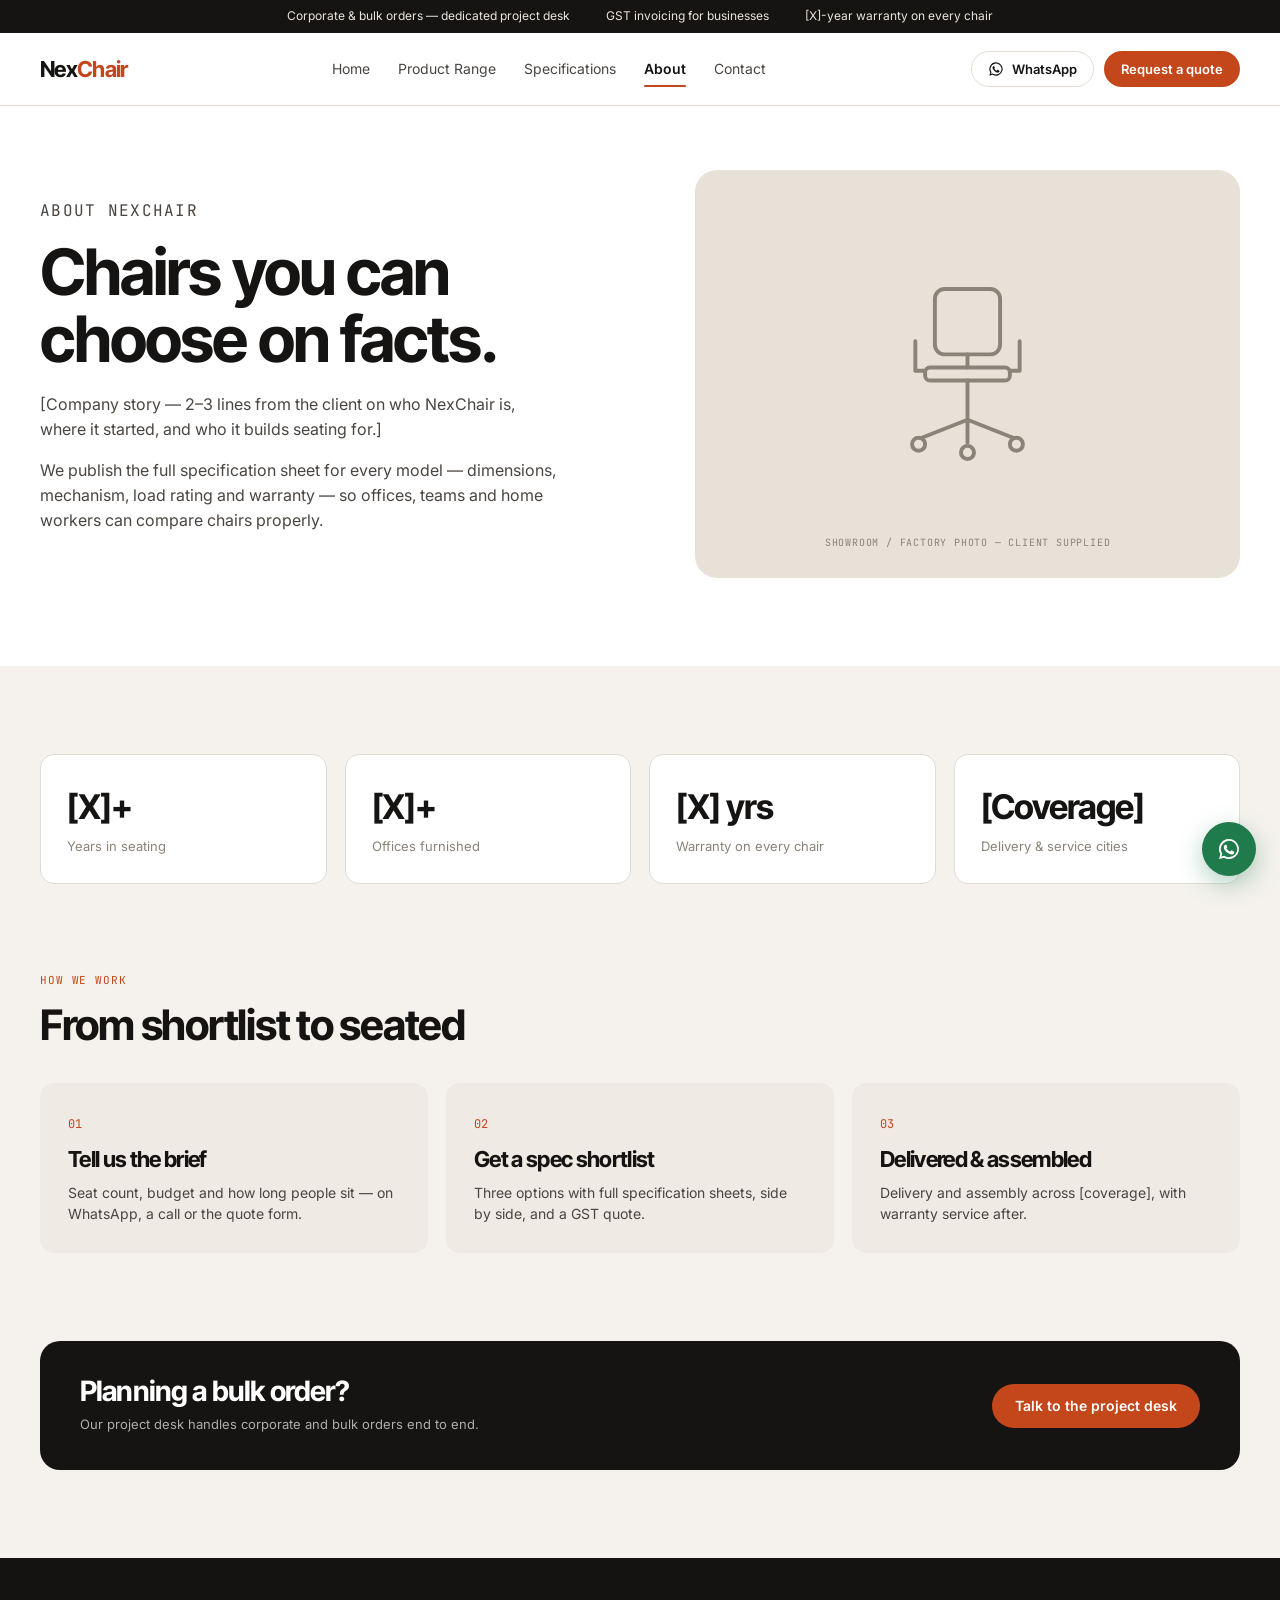
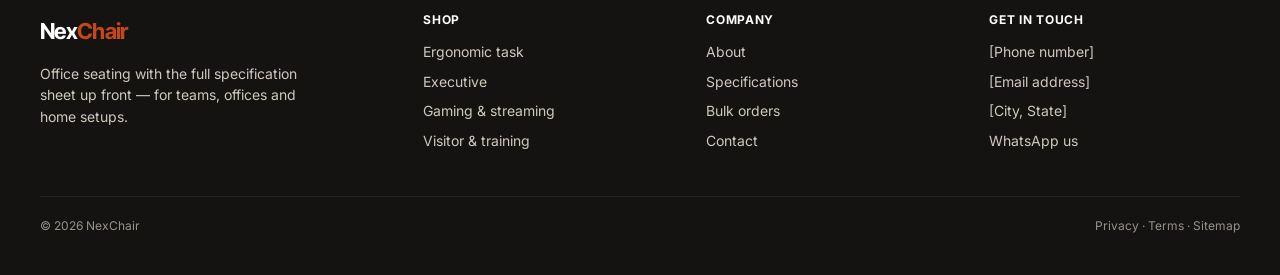
==== about.html @ 68c3f816 "initial commit" ====
<!doctype html>
<html lang="en">
<head>
<meta charset="utf-8">
<meta name="viewport" content="width=device-width, initial-scale=1">
<title>About | NexChair</title>
<meta name="description" content="About NexChair.">
<meta name="robots" content="noindex">
<link rel="icon" href="assets/favicon.svg" type="image/svg+xml">
<link rel="preconnect" href="https://fonts.googleapis.com">
<link rel="preconnect" href="https://fonts.gstatic.com" crossorigin>
<link href="https://fonts.googleapis.com/css2?family=Inter:wght@400;500;600;700&family=Inter+Tight:wght@500;600;700&family=JetBrains+Mono:wght@400;500&display=swap" rel="stylesheet">
<link rel="stylesheet" href="assets/styles.css">
</head>
<body>
<div class="topbar"><div class="wrap">
  <span>Corporate &amp; bulk orders — dedicated project desk</span>
  <span>GST invoicing for businesses</span>
  <span>[X]-year warranty on every chair</span>
</div></div>
<header class="site-header">
  <div class="wrap">
    <a href="index.html" class="logo">Nex<span>Chair</span></a>
    <nav class="nav">
      <a href="index.html">Home</a>
      <a href="range.html">Product Range</a>
      <a href="specifications.html">Specifications</a>
      <a href="about.html" class="active">About</a>
      <a href="contact.html">Contact</a>
    </nav>
    <div class="header-cta">
      <a href="#" class="btn btn-outline btn-sm" data-wa><svg viewBox="0 0 24 24" fill="currentColor" aria-hidden="true"><path d="M12 2a10 10 0 0 0-8.6 15.1L2 22l5-1.3A10 10 0 1 0 12 2Zm0 18.2a8.2 8.2 0 0 1-4.2-1.2l-.3-.2-3 .8.8-2.9-.2-.3A8.2 8.2 0 1 1 12 20.2Zm4.5-6.1c-.2-.1-1.5-.7-1.7-.8-.2-.1-.4-.1-.6.1l-.8 1c-.1.2-.3.2-.5.1a6.7 6.7 0 0 1-3.3-2.9c-.3-.4.2-.4.7-1.3.1-.2 0-.3 0-.4l-.8-1.8c-.2-.5-.4-.4-.6-.4h-.5a1 1 0 0 0-.7.3 3 3 0 0 0-.9 2.2c0 1.3.9 2.5 1 2.7.1.2 1.8 2.8 4.4 3.9 1.6.7 2.3.8 3.1.6.5-.1 1.5-.6 1.7-1.2.2-.6.2-1.1.2-1.2-.1-.1-.3-.2-.5-.3Z"/></svg> WhatsApp</a>
      <a href="contact.html" class="btn btn-accent btn-sm">Request a quote</a>
    </div>
    <button class="menu-btn" aria-label="Menu"><svg width="18" height="18" viewBox="0 0 24 24" fill="none" stroke="currentColor" stroke-width="2"><path d="M3 6h18M3 12h18M3 18h18"/></svg></button>
  </div>
</header>
<main>
  <section class="block" style="background:var(--surface);padding-top:64px">
    <div class="wrap about-hero">
      <div>
        <p class="eyebrow">About NexChair</p>
        <h1>Chairs you can choose on facts.</h1>
        <p>[Company story — 2–3 lines from the client on who NexChair is, where it started, and who it builds seating for.]</p>
        <p>We publish the full specification sheet for every model — dimensions, mechanism, load rating and warranty — so offices, teams and home workers can compare chairs properly.</p>
      </div>
      <div class="hero-visual" style="aspect-ratio:4/3">
        <img class="chair" src="assets/chair.svg" alt="" style="width:30%">
        <span class="caption" style="bottom:28px">Showroom / factory photo — client supplied</span>
      </div>
    </div>
  </section>

  <section class="block">
    <div class="wrap">
      <div class="stat-grid">
        <div class="stat"><strong>[X]+</strong><span>Years in seating</span></div>
        <div class="stat"><strong>[X]+</strong><span>Offices furnished</span></div>
        <div class="stat"><strong>[X] yrs</strong><span>Warranty on every chair</span></div>
        <div class="stat"><strong>[Coverage]</strong><span>Delivery &amp; service cities</span></div>
      </div>
    </div>
  </section>

  <section class="block" style="padding-top:0">
    <div class="wrap">
      <p class="eyebrow">How we work</p>
      <div class="block-head"><h2>From shortlist to seated</h2></div>
      <div class="steps">
        <div class="step"><span class="num">01</span><h3>Tell us the brief</h3><p>Seat count, budget and how long people sit — on WhatsApp, a call or the quote form.</p></div>
        <div class="step"><span class="num">02</span><h3>Get a spec shortlist</h3><p>Three options with full specification sheets, side by side, and a GST quote.</p></div>
        <div class="step"><span class="num">03</span><h3>Delivered &amp; assembled</h3><p>Delivery and assembly across [coverage], with warranty service after.</p></div>
      </div>
    </div>
  </section>

  <section class="wrap">
    <div class="cta-band">
      <div><h2>Planning a bulk order?</h2><p>Our project desk handles corporate and bulk orders end to end.</p></div>
      <a href="contact.html" class="btn btn-accent">Talk to the project desk</a>
    </div>
  </section>
</main>
<footer class="site-footer">
  <div class="wrap">
    <div class="foot-grid">
      <div>
        <a href="index.html" class="logo">Nex<span>Chair</span></a>
        <p style="font-size:14px;max-width:280px;margin-top:14px">Office seating with the full specification sheet up front — for teams, offices and home setups.</p>
      </div>
      <div><h4>Shop</h4><ul>
        <li><a href="range.html?cat=ergonomic">Ergonomic task</a></li>
        <li><a href="range.html?cat=executive">Executive</a></li>
        <li><a href="range.html?cat=gaming">Gaming &amp; streaming</a></li>
        <li><a href="range.html?cat=visitor">Visitor &amp; training</a></li>
      </ul></div>
      <div><h4>Company</h4><ul>
        <li><a href="about.html">About</a></li>
        <li><a href="specifications.html">Specifications</a></li>
        <li><a href="contact.html">Bulk orders</a></li>
        <li><a href="contact.html">Contact</a></li>
      </ul></div>
      <div><h4>Get in touch</h4><ul>
        <li>[Phone number]</li>
        <li>[Email address]</li>
        <li>[City, State]</li>
        <li><a href="#" data-wa>WhatsApp us</a></li>
      </ul></div>
    </div>
    <div class="foot-bottom"><span>© 2026 NexChair</span><span>Privacy · Terms · Sitemap</span></div>
  </div>
</footer>
<a href="#" class="wa-float" data-wa aria-label="Chat on WhatsApp"><svg viewBox="0 0 24 24" fill="currentColor" aria-hidden="true"><path d="M12 2a10 10 0 0 0-8.6 15.1L2 22l5-1.3A10 10 0 1 0 12 2Zm0 18.2a8.2 8.2 0 0 1-4.2-1.2l-.3-.2-3 .8.8-2.9-.2-.3A8.2 8.2 0 1 1 12 20.2Zm4.5-6.1c-.2-.1-1.5-.7-1.7-.8-.2-.1-.4-.1-.6.1l-.8 1c-.1.2-.3.2-.5.1a6.7 6.7 0 0 1-3.3-2.9c-.3-.4.2-.4.7-1.3.1-.2 0-.3 0-.4l-.8-1.8c-.2-.5-.4-.4-.6-.4h-.5a1 1 0 0 0-.7.3 3 3 0 0 0-.9 2.2c0 1.3.9 2.5 1 2.7.1.2 1.8 2.8 4.4 3.9 1.6.7 2.3.8 3.1.6.5-.1 1.5-.6 1.7-1.2.2-.6.2-1.1.2-1.2-.1-.1-.3-.2-.5-.3Z"/></svg></a>
<script src="assets/main.js"></script>
</body>
</html>
---- assets/styles.css ----
/* NexChair — static prototype styles */
:root {
  --bg: #f5f2ed;
  --surface: #ffffff;
  --card: #efeae3;
  --panel: #e8e1d7;
  --ink: #161412;
  --ink-2: #4a4540;
  --muted: #8c8378;
  --line: #e2dcd3;
  --accent: #c4471b;
  --accent-ink: #ffffff;
  --wa: #1f7a4c;
  --dark: #151311;
  --radius: 14px;
  --radius-sm: 8px;
  --wrap: 1248px;
  --font-head: "Inter Tight", "Inter", system-ui, sans-serif;
  --font-body: "Inter", system-ui, sans-serif;
  --font-mono: "JetBrains Mono", ui-monospace, monospace;
}

* { box-sizing: border-box; }
html { scroll-behavior: smooth; }
body {
  margin: 0;
  background: var(--bg);
  color: var(--ink);
  font-family: var(--font-body);
  font-size: 15px;
  line-height: 1.55;
  -webkit-font-smoothing: antialiased;
}
img { max-width: 100%; display: block; }
a { color: inherit; text-decoration: none; }
button, input, select, textarea { font: inherit; color: inherit; }
h1, h2, h3, h4 { font-family: var(--font-head); letter-spacing: -0.03em; margin: 0; line-height: 1.05; }

.wrap { max-width: var(--wrap); margin: 0 auto; padding: 0 24px; }
.eyebrow {
  font-family: var(--font-mono);
  font-size: 11px;
  letter-spacing: 0.08em;
  text-transform: uppercase;
  color: var(--accent);
  margin: 0 0 14px;
}
.mono { font-family: var(--font-mono); }
.link-u { text-decoration: underline; text-underline-offset: 3px; font-weight: 600; font-size: 13px; }
.muted { color: var(--muted); }

/* Buttons */
.btn {
  display: inline-flex; align-items: center; justify-content: center; gap: 8px;
  height: 44px; padding: 0 22px; border-radius: 999px;
  font-weight: 600; font-size: 14px; border: 1px solid transparent;
  cursor: pointer; transition: transform .15s ease, background .15s ease, opacity .15s;
  white-space: nowrap;
}
.btn:hover { transform: translateY(-1px); }
.btn-dark { background: var(--ink); color: #fff; }
.btn-accent { background: var(--accent); color: var(--accent-ink); }
.btn-wa { background: var(--wa); color: #fff; }
.btn-outline { background: var(--surface); border-color: var(--line); color: var(--ink); }
.btn-outline-wa { background: var(--surface); border-color: #cfe3d6; color: var(--wa); }
.btn-sm { height: 36px; padding: 0 16px; font-size: 13px; }
.btn-block { width: 100%; }
.btn svg { width: 16px; height: 16px; }

/* Announcement bar */
.topbar { background: var(--ink); color: #e9e4dc; font-size: 12px; }
.topbar .wrap { display: flex; justify-content: center; gap: 36px; padding-top: 7px; padding-bottom: 7px; flex-wrap: wrap; }

/* Header */
.site-header { background: var(--surface); border-bottom: 1px solid var(--line); position: sticky; top: 0; z-index: 50; }
.site-header .wrap { display: flex; align-items: center; gap: 32px; height: 72px; }
.logo { font-family: var(--font-head); font-weight: 700; font-size: 22px; letter-spacing: -0.03em; }
.logo span { color: var(--accent); }
.nav { display: flex; gap: 28px; margin: 0 auto; }
.nav a { font-size: 14px; color: var(--ink-2); padding: 6px 0; position: relative; }
.nav a:hover { color: var(--ink); }
.nav a.active { color: var(--ink); font-weight: 600; }
.nav a.active::after { content: ""; position: absolute; left: 0; right: 0; bottom: -2px; height: 2px; background: var(--accent); border-radius: 2px; }
.header-cta { display: flex; gap: 10px; }
.menu-btn { display: none; background: none; border: 1px solid var(--line); border-radius: 10px; width: 42px; height: 42px; cursor: pointer; }

/* Hero */
.hero { padding: 72px 0 80px; background: var(--surface); }
.hero .wrap { display: grid; grid-template-columns: 1.05fr 1fr; gap: 56px; align-items: center; }
.hero h1 { font-size: clamp(44px, 6vw, 76px); font-weight: 700; margin-bottom: 26px; }
.hero p.lead { max-width: 470px; color: var(--ink-2); font-size: 16px; margin: 0 0 28px; }
.hero-actions { display: flex; gap: 12px; flex-wrap: wrap; }
.hero-stats { display: flex; gap: 40px; margin-top: 44px; padding-top: 26px; border-top: 1px solid var(--line); flex-wrap: wrap; }
.hero-stats strong { display: block; font-family: var(--font-head); font-size: 22px; letter-spacing: -0.02em; }
.hero-stats span { font-size: 12px; color: var(--muted); }
.hero-visual {
  background: var(--panel); border-radius: 22px; aspect-ratio: 1 / 1.02;
  position: relative; display: flex; align-items: center; justify-content: center; overflow: hidden;
}
.hero-visual .chair { width: 44%; }
.hero-visual .caption { position: absolute; bottom: 118px; left: 0; right: 0; text-align: center; font-family: var(--font-mono); font-size: 10px; letter-spacing: .08em; color: var(--muted); text-transform: uppercase; }
.pin {
  position: absolute; background: #fff; border-radius: 999px; padding: 7px 14px 7px 12px;
  font-size: 12px; font-weight: 500; box-shadow: 0 4px 14px rgba(0,0,0,.06);
  display: flex; align-items: center; gap: 8px;
}
.pin::before { content: ""; width: 7px; height: 7px; border-radius: 50%; background: var(--accent); }
.hero-price {
  position: absolute; left: 24px; right: 24px; bottom: 24px;
  background: var(--ink); color: #fff; border-radius: 14px; padding: 16px 22px;
  display: flex; justify-content: space-between; align-items: center; gap: 12px;
}
.hero-price small { display: block; font-family: var(--font-mono); font-size: 10px; letter-spacing: .08em; opacity: .6; text-transform: uppercase; }
.hero-price b { font-size: 15px; }
.hero-price a { font-weight: 700; font-size: 14px; }

/* Sections */
section.block { padding: 88px 0; }
.block-head { display: flex; justify-content: space-between; align-items: flex-end; gap: 20px; margin-bottom: 36px; }
.block-head h2 { font-size: clamp(30px, 3.4vw, 42px); font-weight: 700; }

/* Category grid */
.cat-grid { display: grid; grid-template-columns: repeat(3, 1fr); gap: 18px; }
.cat-card {
  background: var(--card); border-radius: var(--radius); padding: 20px 22px 24px; min-height: 250px;
  display: flex; flex-direction: column; transition: background .2s, transform .2s;
}
.cat-card:hover { background: #e7e0d6; transform: translateY(-2px); }
.cat-card .top { display: flex; justify-content: space-between; font-size: 11px; color: var(--muted); font-family: var(--font-mono); }
.cat-card img { width: 72px; margin: 22px auto 26px; }
.cat-card h3 { font-size: 22px; font-weight: 600; margin-top: auto; }
.cat-card p { margin: 6px 0 0; font-size: 13px; color: var(--muted); }

/* Spec finder */
.finder {
  background: var(--ink); color: #fff; border-radius: 20px; padding: 30px 32px;
  display: grid; grid-template-columns: 1.1fr repeat(3, 1fr) auto; gap: 20px; align-items: end;
}
.finder h3 { font-size: 22px; line-height: 1.15; }
.finder h3 + p { font-size: 12px; opacity: .6; margin: 6px 0 0; }
.finder label { display: block; font-size: 11px; opacity: .7; margin-bottom: 8px; }
.finder select {
  width: 100%; height: 44px; border-radius: 10px; border: 1px solid #36322e; background: #221f1c; color: #fff; padding: 0 12px;
}

/* Product cards */
.prod-grid { display: grid; grid-template-columns: repeat(4, 1fr); gap: 18px; }
.prod-card { background: var(--surface); border: 1px solid var(--line); border-radius: var(--radius); overflow: hidden; display: flex; flex-direction: column; }
.prod-media { background: var(--card); aspect-ratio: 1 / 0.9; position: relative; display: flex; align-items: center; justify-content: center; }
.prod-media img { width: 32%; }
.tag { position: absolute; top: 14px; left: 14px; background: #fff; border-radius: 999px; padding: 4px 11px; font-size: 11px; font-weight: 600; }
.compare-chk { position: absolute; top: 12px; right: 12px; background: #fff; border-radius: 8px; padding: 4px 10px; font-size: 11px; display: flex; gap: 6px; align-items: center; cursor: pointer; user-select: none; }
.compare-chk input { accent-color: var(--accent); margin: 0; }
.prod-body { padding: 18px 18px 18px; display: flex; flex-direction: column; flex: 1; }
.prod-code { font-family: var(--font-mono); font-size: 10px; color: var(--muted); letter-spacing: .06em; }
.prod-body h3 { font-size: 19px; font-weight: 600; margin: 4px 0 12px; }
.chips { display: flex; flex-wrap: wrap; gap: 6px; margin-bottom: 18px; }
.chip { background: var(--card); border-radius: 6px; font-size: 11px; padding: 3px 8px; color: var(--ink-2); }
.price-row { display: flex; justify-content: space-between; align-items: center; margin: auto 0 14px; font-weight: 700; font-size: 14px; }
.price-row a { font-size: 12px; text-decoration: underline; text-underline-offset: 3px; font-weight: 600; }
.spec-mini { display: grid; grid-template-columns: repeat(3, 1fr); background: var(--bg); border-radius: 8px; padding: 8px 12px; margin-bottom: 16px; font-size: 12px; }
.spec-mini small { display: block; font-size: 10px; color: var(--muted); }
.btn-pair { display: grid; grid-template-columns: 1fr 1fr; gap: 8px; }
.carousel-nav { display: flex; gap: 8px; }
.round-btn { width: 40px; height: 40px; border-radius: 50%; border: 1px solid var(--line); background: #fff; cursor: pointer; display: flex; align-items: center; justify-content: center; }
.round-btn.dark { background: var(--ink); color: #fff; border-color: var(--ink); }
.carousel { display: grid; grid-auto-flow: column; grid-auto-columns: calc((100% - 54px) / 4); gap: 18px; overflow-x: auto; scroll-snap-type: x mandatory; scrollbar-width: none; }
.carousel::-webkit-scrollbar { display: none; }
.carousel > * { scroll-snap-align: start; }
.added { background: var(--ink) !important; color: #fff !important; border-color: var(--ink) !important; }

/* CTA band */
.cta-band { background: var(--ink); color: #fff; border-radius: 20px; padding: 36px 40px; display: flex; justify-content: space-between; align-items: center; gap: 24px; flex-wrap: wrap; }
.cta-band h2 { font-size: 28px; }
.cta-band p { margin: 8px 0 0; font-size: 13px; opacity: .65; }

/* Footer */
.site-footer { background: var(--dark); color: #cfc8be; margin-top: 88px; }
.site-footer .wrap { padding-top: 56px; padding-bottom: 40px; }
.foot-grid { display: grid; grid-template-columns: 1.4fr 1fr 1fr 1fr; gap: 32px; }
.site-footer .logo { color: #fff; }
.site-footer h4 { font-family: var(--font-body); font-size: 12px; letter-spacing: .06em; text-transform: uppercase; color: #fff; margin-bottom: 14px; }
.site-footer ul { list-style: none; margin: 0; padding: 0; display: grid; gap: 8px; font-size: 14px; }
.site-footer a:hover { color: #fff; }
.foot-bottom { border-top: 1px solid #2c2926; margin-top: 44px; padding-top: 20px; display: flex; justify-content: space-between; font-size: 12px; opacity: .7; flex-wrap: wrap; gap: 10px; }

/* Floating WhatsApp */
.wa-float { position: fixed; right: 24px; bottom: 24px; width: 54px; height: 54px; border-radius: 50%; background: var(--wa); color: #fff; display: flex; align-items: center; justify-content: center; box-shadow: 0 8px 24px rgba(31,122,76,.35); z-index: 60; }
.wa-float svg { width: 24px; height: 24px; }

/* Page head */
.page-head { padding: 36px 0 30px; }
.crumbs { font-size: 12px; color: var(--muted); margin-bottom: 18px; }
.crumbs a { text-decoration: underline; text-underline-offset: 2px; }
.page-head-row { display: flex; justify-content: space-between; align-items: flex-end; gap: 24px; flex-wrap: wrap; }
.page-head h1 { font-size: clamp(40px, 5vw, 60px); font-weight: 700; }
.page-head p.sub { max-width: 340px; font-size: 13px; color: var(--ink-2); margin: 0; }

/* Range page */
.pills { display: flex; gap: 8px; flex-wrap: wrap; margin-top: 28px; }
.pill { height: 36px; padding: 0 16px; border-radius: 999px; border: 1px solid var(--line); background: #fff; font-size: 13px; cursor: pointer; }
.pill.active { background: var(--ink); color: #fff; border-color: var(--ink); }
.range-layout { display: grid; grid-template-columns: 250px 1fr; gap: 24px; align-items: start; }
.filters { background: #fff; border: 1px solid var(--line); border-radius: var(--radius); padding: 20px; position: sticky; top: 92px; }
.filters-head { display: flex; justify-content: space-between; align-items: center; margin-bottom: 18px; }
.filters-head b { font-size: 15px; }
.filters-head button { background: none; border: 0; color: var(--accent); font-size: 12px; font-weight: 600; cursor: pointer; }
.fgroup { border-top: 1px solid var(--line); padding: 14px 0; }
.fgroup:first-of-type { border-top: 0; padding-top: 0; }
.fgroup h5 { font-family: var(--font-mono); font-size: 10px; letter-spacing: .08em; text-transform: uppercase; color: var(--muted); margin: 0 0 10px; font-weight: 500; }
.fgroup label { display: flex; align-items: center; gap: 10px; font-size: 13px; padding: 4px 0; cursor: pointer; }
.fgroup input[type=checkbox], .fgroup input[type=radio] { accent-color: var(--accent); width: 15px; height: 15px; margin: 0; }
.range-track { height: 4px; background: var(--line); border-radius: 4px; position: relative; margin: 6px 0 14px; }
.range-track::after { content: ""; position: absolute; left: 18%; right: 14%; top: 0; bottom: 0; background: var(--accent); border-radius: 4px; }
.minmax { display: grid; grid-template-columns: 1fr 1fr; gap: 8px; }
.minmax label { display: block; font-size: 10px; color: var(--muted); padding: 0; }
.minmax input { width: 100%; height: 36px; border: 1px solid var(--line); border-radius: 8px; padding: 0 10px; font-size: 12px; margin-top: 4px; }
.swatches { display: flex; gap: 10px; }
.swatch { width: 24px; height: 24px; border-radius: 50%; border: 2px solid #fff; box-shadow: 0 0 0 1px var(--line); cursor: pointer; }
.swatch.on { box-shadow: 0 0 0 2px var(--ink); }
.toolbar { display: flex; justify-content: space-between; align-items: center; gap: 12px; margin-bottom: 16px; flex-wrap: wrap; }
.toolbar-left { display: flex; align-items: center; gap: 8px; flex-wrap: wrap; font-size: 13px; }
.active-chip { background: #fff; border: 1px solid var(--line); border-radius: 999px; padding: 3px 10px; font-size: 12px; cursor: pointer; }
.toolbar-right { display: flex; align-items: center; gap: 10px; font-size: 12px; color: var(--muted); }
.toolbar select { height: 36px; border: 1px solid var(--line); border-radius: 8px; background: #fff; padding: 0 10px; font-size: 13px; color: var(--ink); }
.range-grid { display: grid; grid-template-columns: repeat(3, 1fr); gap: 18px; }
.empty { grid-column: 1 / -1; background: #fff; border: 1px dashed var(--line); border-radius: var(--radius); padding: 48px; text-align: center; color: var(--muted); }
.pager { display: flex; justify-content: center; gap: 6px; margin-top: 36px; }
.pager button { min-width: 36px; height: 36px; border-radius: 8px; border: 1px solid var(--line); background: #fff; cursor: pointer; font-size: 13px; padding: 0 12px; }
.pager button.on { background: var(--ink); color: #fff; border-color: var(--ink); }
.filter-toggle { display: none; }

/* Compare drawer */
.compare-bar { position: fixed; left: 50%; bottom: 20px; transform: translate(-50%, 140%); background: var(--ink); color: #fff; border-radius: 999px; padding: 8px 8px 8px 22px; display: flex; align-items: center; gap: 16px; font-size: 13px; z-index: 55; transition: transform .25s ease, opacity .25s; box-shadow: 0 10px 30px rgba(0,0,0,.2); opacity: 0; pointer-events: none; }
.compare-bar.show { transform: translate(-50%, 0); opacity: 1; pointer-events: auto; }

/* Specifications page */
.pdp { display: grid; grid-template-columns: 88px 1fr 1fr; gap: 24px; align-items: start; }
.thumbs { display: grid; gap: 10px; }
.thumb { aspect-ratio: 1; background: var(--card); border-radius: 10px; border: 2px solid transparent; display: flex; align-items: center; justify-content: center; cursor: pointer; }
.thumb img { width: 50%; opacity: .8; }
.thumb.on { border-color: var(--ink); }
.pdp-media { background: var(--panel); border-radius: 20px; aspect-ratio: 1; display: flex; align-items: center; justify-content: center; position: relative; }
.pdp-media img { width: 42%; }
.pdp-info h1 { font-size: 48px; font-weight: 700; margin: 8px 0 14px; }
.pdp-info .price { font-size: 22px; font-weight: 700; margin-bottom: 6px; }
.pdp-info .gst { font-size: 12px; color: var(--muted); margin-bottom: 24px; }
.keyspecs { display: grid; grid-template-columns: 1fr 1fr; gap: 10px; margin-bottom: 26px; }
.keyspecs div { background: #fff; border: 1px solid var(--line); border-radius: 10px; padding: 12px 14px; }
.keyspecs small { display: block; font-size: 11px; color: var(--muted); }
.keyspecs b { font-size: 15px; }
.pdp-actions { display: grid; gap: 10px; }
.pdp-actions .row { display: grid; grid-template-columns: 1fr 1fr; gap: 10px; }
.assure { display: flex; gap: 18px; margin-top: 22px; font-size: 12px; color: var(--ink-2); flex-wrap: wrap; }
.assure span::before { content: "✓ "; color: var(--accent); font-weight: 700; }
.tabs { display: flex; gap: 28px; border-bottom: 1px solid var(--line); margin-bottom: 36px; overflow-x: auto; }
.tabs a { padding: 14px 0; font-size: 14px; color: var(--ink-2); white-space: nowrap; border-bottom: 2px solid transparent; margin-bottom: -1px; }
.tabs a.on { color: var(--ink); font-weight: 600; border-color: var(--accent); }
.spec-split { display: grid; grid-template-columns: 1fr 1fr; gap: 24px; }
.panel { background: #fff; border: 1px solid var(--line); border-radius: var(--radius); padding: 24px; }
.dim-figure { background: var(--card); border-radius: 12px; aspect-ratio: 4 / 3; display: flex; align-items: center; justify-content: center; }
.dim-figure svg { width: 70%; height: auto; }
table.spec { width: 100%; border-collapse: collapse; font-size: 14px; }
table.spec th, table.spec td { text-align: left; padding: 12px 8px; border-bottom: 1px solid var(--line); }
table.spec th { font-weight: 500; color: var(--muted); width: 45%; }
table.spec tr:last-child td, table.spec tr:last-child th { border-bottom: 0; }
.footnote { font-size: 11px; color: var(--muted); margin-top: 12px; }
.compare-table { overflow-x: auto; background: #fff; border: 1px solid var(--line); border-radius: var(--radius); }
.compare-table table { width: 100%; border-collapse: collapse; min-width: 640px; font-size: 14px; }
.compare-table th, .compare-table td { padding: 14px 18px; border-bottom: 1px solid var(--line); text-align: left; }
.compare-table thead th { background: var(--ink); color: #fff; font-weight: 600; }
.compare-table thead th:first-child { background: #2a2623; }
.compare-table tbody th { color: var(--muted); font-weight: 500; }
.compare-table td.hl, .compare-table thead th.hl { background: #fbeee8; color: var(--ink); }
.compare-table thead th.hl { background: var(--accent); color: #fff; }

/* About */
.about-hero { display: grid; grid-template-columns: 1.1fr 1fr; gap: 56px; align-items: center; }
.about-hero h1 { font-size: clamp(40px, 5vw, 64px); font-weight: 700; margin-bottom: 20px; }
.about-hero p { color: var(--ink-2); font-size: 16px; max-width: 520px; }
.stat-grid { display: grid; grid-template-columns: repeat(4, 1fr); gap: 18px; }
.stat { background: #fff; border: 1px solid var(--line); border-radius: var(--radius); padding: 26px; }
.stat strong { font-family: var(--font-head); font-size: 34px; letter-spacing: -0.03em; display: block; }
.stat span { font-size: 13px; color: var(--muted); }
.steps { display: grid; grid-template-columns: repeat(3, 1fr); gap: 18px; }
.step { background: var(--card); border-radius: var(--radius); padding: 28px; }
.step .num { font-family: var(--font-mono); font-size: 12px; color: var(--accent); }
.step h3 { font-size: 22px; margin: 14px 0 10px; }
.step p { margin: 0; color: var(--ink-2); font-size: 14px; }

/* Contact */
.contact-grid { display: grid; grid-template-columns: 1.3fr 1fr; gap: 24px; align-items: start; }
.form { background: #fff; border: 1px solid var(--line); border-radius: var(--radius); padding: 32px; display: grid; grid-template-columns: 1fr 1fr; gap: 16px; }
.form .full { grid-column: 1 / -1; }
.form label { font-size: 12px; font-weight: 600; display: block; margin-bottom: 6px; }
.form input, .form select, .form textarea { width: 100%; border: 1px solid var(--line); border-radius: 10px; padding: 11px 12px; background: var(--bg); font-size: 14px; }
.form textarea { min-height: 120px; resize: vertical; }
.form input:focus, .form select:focus, .form textarea:focus { outline: 2px solid var(--ink); outline-offset: -1px; }
.form-done { display: none; grid-column: 1 / -1; background: #eaf4ee; color: var(--wa); padding: 14px 16px; border-radius: 10px; font-size: 14px; font-weight: 500; }
.info-card { background: var(--ink); color: #fff; border-radius: var(--radius); padding: 30px; }
.info-card h3 { font-size: 22px; margin-bottom: 18px; }
.info-card dl { margin: 0; display: grid; gap: 16px; }
.info-card dt { font-size: 11px; font-family: var(--font-mono); text-transform: uppercase; letter-spacing: .08em; opacity: .55; }
.info-card dd { margin: 2px 0 0; font-size: 15px; }

/* Responsive */
@media (max-width: 1080px) {
  .prod-grid { grid-template-columns: repeat(2, 1fr); }
  .carousel { grid-auto-columns: calc((100% - 18px) / 2); }
  .range-grid { grid-template-columns: repeat(2, 1fr); }
  .finder { grid-template-columns: 1fr 1fr; }
  .finder > div:first-child { grid-column: 1 / -1; }
  .pdp { grid-template-columns: 72px 1fr; }
  .pdp-info { grid-column: 1 / -1; }
  .stat-grid { grid-template-columns: repeat(2, 1fr); }
}
@media (max-width: 860px) {
  .nav, .header-cta { display: none; }
  .menu-btn { display: inline-flex; align-items: center; justify-content: center; margin-left: auto; }
  .site-header.open .nav { display: flex; flex-direction: column; gap: 4px; position: absolute; top: 72px; left: 0; right: 0; background: #fff; padding: 12px 24px 20px; border-bottom: 1px solid var(--line); }
  .site-header.open .nav a { padding: 10px 0; }
  .site-header.open .nav a.active::after { display: none; }
  .topbar .wrap { gap: 12px; font-size: 11px; }
  .topbar .wrap span:not(:first-child) { display: none; }
  .hero { padding: 40px 0 56px; }
  .hero .wrap, .about-hero, .contact-grid, .spec-split { grid-template-columns: 1fr; }
  .cat-grid { grid-template-columns: repeat(2, 1fr); }
  .steps { grid-template-columns: 1fr; }
  .range-layout { grid-template-columns: 1fr; }
  .filters { position: static; display: none; }
  .filters.open { display: block; }
  .filter-toggle { display: inline-flex; }
  .foot-grid { grid-template-columns: 1fr 1fr; }
  section.block { padding: 60px 0; }
}
@media (max-width: 560px) {
  .cat-grid, .prod-grid, .range-grid { grid-template-columns: 1fr; }
  .carousel { grid-auto-columns: 82%; }
  .finder { grid-template-columns: 1fr; padding: 24px; }
  .form { grid-template-columns: 1fr; padding: 22px; }
  .hero-price { flex-direction: column; align-items: flex-start; }
  .hero-visual { aspect-ratio: 1 / 1.3; }
  .hero-visual .chair { width: 36%; margin-top: -120px !important; }
  .hero-visual .caption { display: none; }
  .pin { font-size: 11px; }
  .stat-grid { grid-template-columns: 1fr 1fr; }
  .pdp { grid-template-columns: 1fr; }
  .thumbs { grid-template-columns: repeat(4, 1fr); order: 2; }
  .pdp-info h1 { font-size: 38px; }
  .cta-band { padding: 28px 24px; }
}
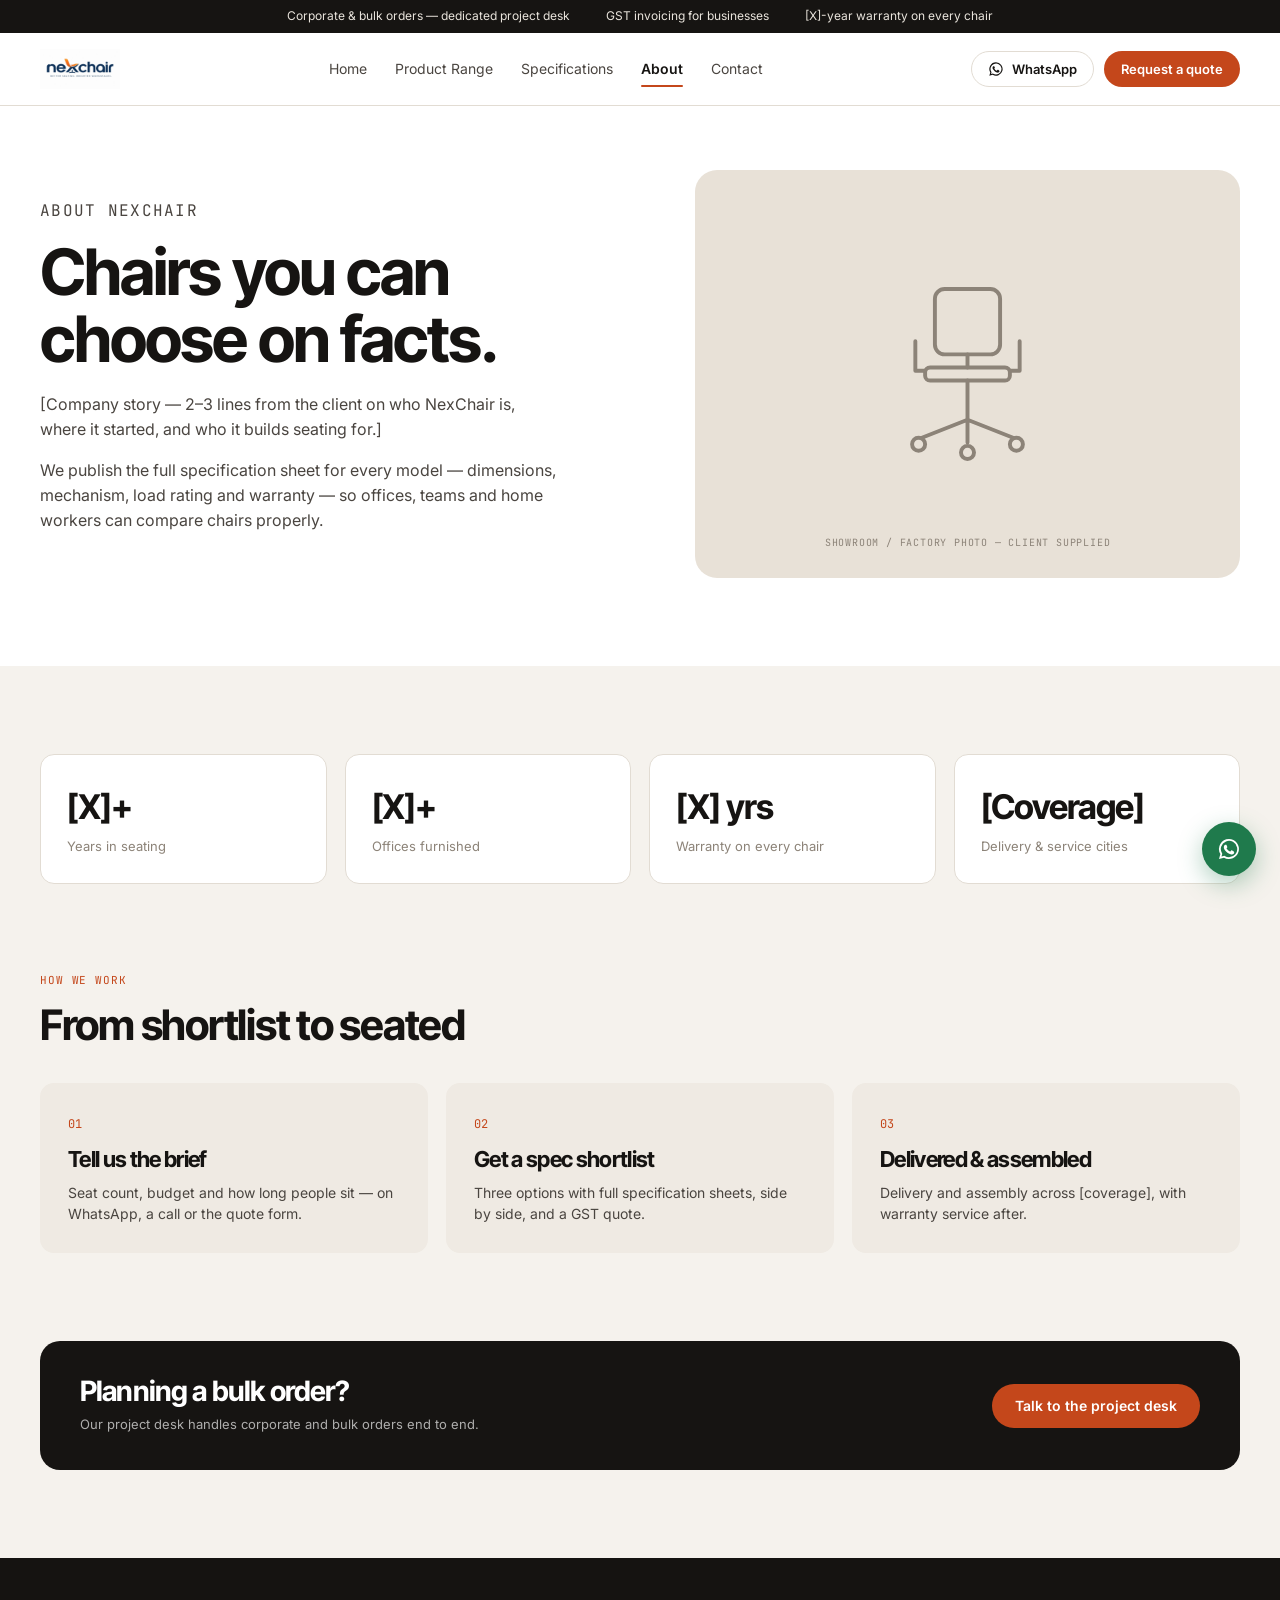
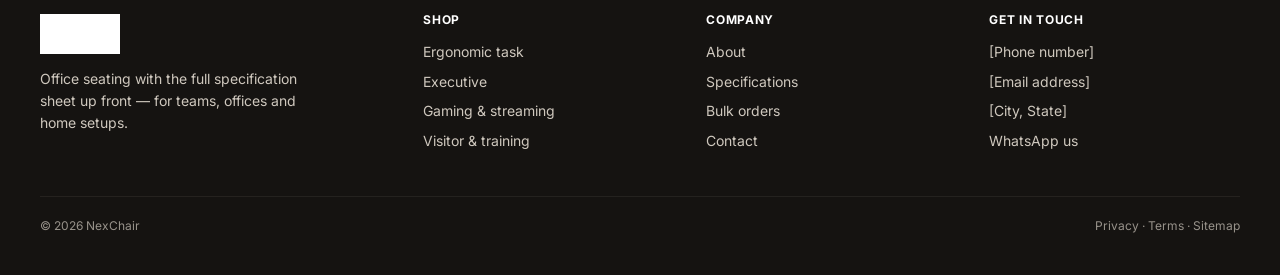
==== commit 372a9aff: "Fixed the logo" ====
--- a/about.html
+++ b/about.html
@@ -20,7 +20,7 @@
 </div></div>
 <header class="site-header">
   <div class="wrap">
-    <a href="index.html" class="logo">Nex<span>Chair</span></a>
+    <a href="index.html" class="logo"><img src="logo.jpeg" alt="NexChair"></a>
     <nav class="nav">
       <a href="index.html">Home</a>
       <a href="range.html">Product Range</a>
@@ -85,7 +85,7 @@
   <div class="wrap">
     <div class="foot-grid">
       <div>
-        <a href="index.html" class="logo">Nex<span>Chair</span></a>
+        <a href="index.html" class="logo"><img src="logo.jpeg" alt="NexChair"></a>
         <p style="font-size:14px;max-width:280px;margin-top:14px">Office seating with the full specification sheet up front — for teams, offices and home setups.</p>
       </div>
       <div><h4>Shop</h4><ul>
--- a/assets/styles.css
+++ b/assets/styles.css
@@ -74,8 +74,8 @@
 /* Header */
 .site-header { background: var(--surface); border-bottom: 1px solid var(--line); position: sticky; top: 0; z-index: 50; }
 .site-header .wrap { display: flex; align-items: center; gap: 32px; height: 72px; }
-.logo { font-family: var(--font-head); font-weight: 700; font-size: 22px; letter-spacing: -0.03em; }
-.logo span { color: var(--accent); }
+.logo { display: flex; align-items: center; }
+.logo img { height: 40px; width: auto; display: block; }
 .nav { display: flex; gap: 28px; margin: 0 auto; }
 .nav a { font-size: 14px; color: var(--ink-2); padding: 6px 0; position: relative; }
 .nav a:hover { color: var(--ink); }
@@ -178,7 +178,7 @@
 .site-footer { background: var(--dark); color: #cfc8be; margin-top: 88px; }
 .site-footer .wrap { padding-top: 56px; padding-bottom: 40px; }
 .foot-grid { display: grid; grid-template-columns: 1.4fr 1fr 1fr 1fr; gap: 32px; }
-.site-footer .logo { color: #fff; }
+.site-footer .logo img { filter: brightness(0) invert(1); }
 .site-footer h4 { font-family: var(--font-body); font-size: 12px; letter-spacing: .06em; text-transform: uppercase; color: #fff; margin-bottom: 14px; }
 .site-footer ul { list-style: none; margin: 0; padding: 0; display: grid; gap: 8px; font-size: 14px; }
 .site-footer a:hover { color: #fff; }
